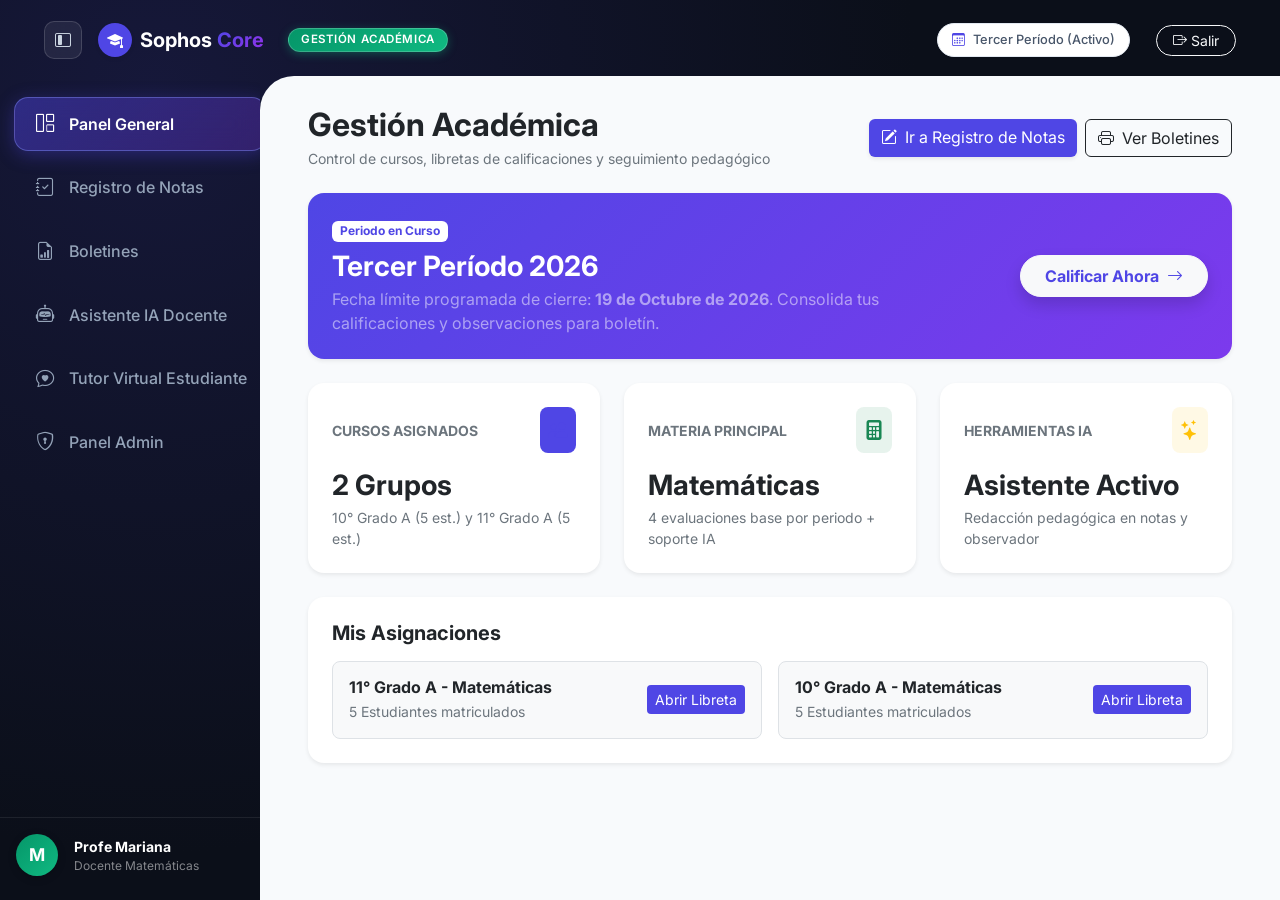
==== Views/m2-academico/index.html @ 83da2e13 "first commit" ====
<!DOCTYPE html>
<html lang="es">
<head>
    <meta charset="UTF-8">
    <meta name="viewport" content="width=device-width, initial-scale=1.0">
    <title>Sophos Core - Inicio Académico (Docente)</title>
    <!-- Favicon -->
    <link rel="icon" type="image/png" href="../../assets/img/favicon.png">
    <link rel="shortcut icon" href="../../favicon.ico">
    <!-- Bootstrap 5 CSS -->
    <link href="https://cdn.jsdelivr.net/npm/bootstrap@5.3.3/dist/css/bootstrap.min.css" rel="stylesheet">
    <!-- Bootstrap Icons -->
    <link rel="stylesheet" href="https://cdn.jsdelivr.net/npm/bootstrap-icons@1.11.3/font/bootstrap-icons.min.css">
    <!-- Google Fonts -->
    <link href="https://fonts.googleapis.com/css2?family=Inter:wght@400;500;600;700&display=swap" rel="stylesheet">
    <!-- Estilos personalizados -->
    <link rel="stylesheet" href="../../assets/css/style.css">
    <link rel="stylesheet" href="../../assets/css/modules.css">
</head>
<body class="dashboard-body role-docente">

    <header class="glass-header">
        <div class="container-fluid d-flex justify-content-between align-items-center">
            <div class="d-flex align-items-center gap-3">
                <button id="sidebarToggle" class="sidebar-toggle-btn" title="Ocultar/Mostrar Menú">
                    <i class="bi bi-layout-sidebar-inset"></i>
                </button>
                <a href="../../index.html" class="d-flex align-items-center gap-2 text-decoration-none">
                    <div class="d-flex align-items-center justify-content-center bg-indigo rounded-circle shadow-sm" style="width: 34px; height: 34px;">
                        <i class="bi bi-mortarboard-fill text-white fs-6"></i>
                    </div>
                    <span class="fw-bold fs-5 text-white tracking-tight">Sophos <span class="gradient-text">Core</span></span>
                </a>
                <span class="badge badge-role badge-role-docente ms-2">Gestión Académica</span>
            </div>
            <div class="top-icons">
                <div class="badge-date-pill d-flex align-items-center gap-2 me-3" id="periodHeaderBadge">
                    <i class="bi bi-calendar3 text-indigo"></i>
                    <span id="periodHeaderName">Periodo 3 Activo</span>
                </div>
                <a href="../m1-autenticacion/login.html" class="btn btn-sm btn-outline-light rounded-pill px-3">
                    <i class="bi bi-box-arrow-right"></i> Salir
                </a>
            </div>
        </div>
    </header>

    <div class="dashboard-layout d-flex">
        <!-- Sidebar -->
        <aside id="sidebar" class="sidebar py-3 d-flex flex-column justify-content-between">
            <ul class="nav flex-column mb-auto">
                <li class="nav-item">
                    <a class="nav-link active" href="inicio.html">
                        <i class="bi bi-grid-1x2"></i> <span class="nav-text">Panel General</span>
                    </a>
                </li>
                <li class="nav-item">
                    <a class="nav-link" href="notas.html">
                        <i class="bi bi-journal-check"></i> <span class="nav-text">Registro de Notas</span>
                    </a>
                </li>
                <li class="nav-item">
                    <a class="nav-link" href="boletin.html">
                        <i class="bi bi-file-earmark-bar-graph"></i> <span class="nav-text">Boletines</span>
                    </a>
                </li>
                <li class="nav-item">
                    <a class="nav-link" href="../m3-asistente-docente/nuevo-asistente.html">
                        <i class="bi bi-robot"></i> <span class="nav-text">Asistente IA Docente</span>
                    </a>
                </li>
                <li class="nav-item">
                    <a class="nav-link" href="../m4-tutor-academico/nuevo-tutor.html">
                        <i class="bi bi-chat-heart"></i> <span class="nav-text">Tutor Virtual Estudiante</span>
                    </a>
                </li>
                <li class="nav-item">
                    <a class="nav-link" href="../admin.html">
                        <i class="bi bi-shield-lock"></i> <span class="nav-text">Panel Admin</span>
                    </a>
                </li>
            </ul>

            <div class="sidebar-user-footer px-3 pt-3">
                <div class="d-flex align-items-center gap-3 mb-2 user-profile-box">
                    <div class="avatar-circle text-white fw-bold d-flex align-items-center justify-content-center rounded-circle flex-shrink-0" style="width: 42px; height: 42px; font-size: 1.1rem; background: linear-gradient(135deg, #059669, #10b981);">
                        M
                    </div>
                    <div class="user-details overflow-hidden">
                        <div class="fw-bold text-white small text-truncate">Profe Mariana</div>
                        <div class="text-white-50 text-truncate" style="font-size: 0.75rem;">Docente Matemáticas</div>
                    </div>
                </div>
            </div>
        </aside>

        <!-- Main Content -->
        <main class="panel-main">
            <div class="container-fluid">
                <div class="d-flex flex-wrap justify-content-between align-items-center mb-4 gap-3">
                    <div>
                        <h2 class="fw-bold mb-1 text-dark">Gestión Académica</h2>
                        <p class="text-secondary small mb-0">Control de cursos, libretas de calificaciones y seguimiento pedagógico</p>
                    </div>
                    <div class="d-flex gap-2">
                        <a href="notas.html" class="btn btn-indigo shadow-sm">
                            <i class="bi bi-pencil-square me-1"></i> Ir a Registro de Notas
                        </a>
                        <a href="boletin.html" class="btn btn-outline-dark">
                            <i class="bi bi-printer me-1"></i> Ver Boletines
                        </a>
                    </div>
                </div>

                <!-- Banner Periodo Actual -->
                <div class="card card-custom p-4 mb-4 border-0 shadow-sm" style="background: linear-gradient(135deg, #4f46e5 0%, #7c3aed 100%); color: white;">
                    <div class="row align-items-center">
                        <div class="col-md-8">
                            <span class="badge bg-white text-indigo fw-bold mb-2">Periodo en Curso</span>
                            <h3 class="fw-bold mb-1" id="bannerPeriodTitle">Tercer Período Académico 2026</h3>
                            <p class="mb-0 text-white-50" id="bannerPeriodSub">Fecha límite programada de cierre: <strong>19 de Octubre de 2026</strong>. Recuerda consolidar tus notas y observaciones cualitativas antes de la fecha límite.</p>
                        </div>
                        <div class="col-md-4 text-md-end mt-3 mt-md-0">
                            <a href="notas.html" class="btn btn-light text-indigo fw-bold px-4 py-2 rounded-pill shadow">
                                Calificar Ahora <i class="bi bi-arrow-right ms-1"></i>
                            </a>
                        </div>
                    </div>
                </div>

                <!-- Métricas Rápidas -->
                <div class="row g-4 mb-4">
                    <div class="col-md-4">
                        <div class="card card-custom p-4 h-100 shadow-sm border-0">
                            <div class="d-flex justify-content-between align-items-center mb-3">
                                <span class="text-secondary small fw-bold text-uppercase">Cursos Asignados</span>
                                <div class="bg-indigo bg-opacity-10 text-indigo rounded-3 p-2">
                                    <i class="bi bi-people-fill fs-5"></i>
                                </div>
                            </div>
                            <h3 class="fw-bold text-dark mb-1">2 Grupos</h3>
                            <div class="text-secondary small">10° Grado A (5 est.) y 11° Grado A (5 est.)</div>
                        </div>
                    </div>
                    <div class="col-md-4">
                        <div class="card card-custom p-4 h-100 shadow-sm border-0">
                            <div class="d-flex justify-content-between align-items-center mb-3">
                                <span class="text-secondary small fw-bold text-uppercase">Materia Principal</span>
                                <div class="bg-success bg-opacity-10 text-success rounded-3 p-2">
                                    <i class="bi bi-calculator-fill fs-5"></i>
                                </div>
                            </div>
                            <h3 class="fw-bold text-dark mb-1">Matemáticas</h3>
                            <div class="text-secondary small">4 evaluaciones base por periodo + soporte IA</div>
                        </div>
                    </div>
                    <div class="col-md-4">
                        <div class="card card-custom p-4 h-100 shadow-sm border-0">
                            <div class="d-flex justify-content-between align-items-center mb-3">
                                <span class="text-secondary small fw-bold text-uppercase">Herramientas IA</span>
                                <div class="bg-warning bg-opacity-10 text-warning rounded-3 p-2">
                                    <i class="bi bi-stars fs-5"></i>
                                </div>
                            </div>
                            <h3 class="fw-bold text-dark mb-1">Asistente Activo</h3>
                            <div class="text-secondary small">Redacción pedagógica en notas y observador</div>
                        </div>
                    </div>
                </div>

                <!-- Cursos y acceso rápido -->
                <div class="card card-custom border-0 shadow-sm p-4">
                    <h5 class="fw-bold text-dark mb-3">Mis Asignaciones</h5>
                    <div class="row g-3">
                        <div class="col-md-6">
                            <div class="border rounded-3 p-3 bg-light d-flex justify-content-between align-items-center">
                                <div>
                                    <h6 class="fw-bold text-dark mb-1">11° Grado A - Matemáticas</h6>
                                    <div class="text-secondary small">5 Estudiantes matriculados</div>
                                </div>
                                <a href="notas.html?curso=11A" class="btn btn-sm btn-indigo">Abrir Libreta</a>
                            </div>
                        </div>
                        <div class="col-md-6">
                            <div class="border rounded-3 p-3 bg-light d-flex justify-content-between align-items-center">
                                <div>
                                    <h6 class="fw-bold text-dark mb-1">10° Grado A - Matemáticas</h6>
                                    <div class="text-secondary small">5 Estudiantes matriculados</div>
                                </div>
                                <a href="notas.html?curso=10A" class="btn btn-sm btn-indigo">Abrir Libreta</a>
                            </div>
                        </div>
                    </div>
                </div>

            </div>
        </main>
    </div>

    <!-- Scripts -->
    <script src="https://cdn.jsdelivr.net/npm/bootstrap@5.3.3/dist/js/bootstrap.bundle.min.js"></script>
    <script src="../../assets/js/sophos-client-db.js"></script>
    <script src="../../assets/js/main.js"></script>
    <script>
        document.addEventListener('DOMContentLoaded', () => {
            const currentPeriod = SophosDB.getCurrentPeriod();
            if (currentPeriod) {
                document.getElementById('periodHeaderName').textContent = `${currentPeriod.name} (${currentPeriod.status === 'active' ? 'Activo' : 'Cerrado'})`;
                document.getElementById('bannerPeriodTitle').textContent = `${currentPeriod.name} 2026`;
                if (currentPeriod.id === 3) {
                    document.getElementById('bannerPeriodSub').innerHTML = `Fecha límite programada de cierre: <strong>19 de Octubre de 2026</strong>. Consolida tus calificaciones y observaciones para boletín.`;
                } else if (currentPeriod.id === 4) {
                    document.getElementById('bannerPeriodSub').innerHTML = `¡El <strong>Cuarto Período</strong> está activo! La libreta está lista con 4 columnas en blanco para el nuevo período.`;
                }
            }
        });
    </script>
</body>
</html>
---- assets/css/style.css ----
/* ==========================================================================
   ESTILOS PERSONALIZADOS (CSS VANILLA)
   ========================================================================== */

:root {
    --primary-color: #4f46e5; /* Indigo 600 */
    --primary-hover: #4338ca;
    --dark-color: #6366f1; /* Indigo 500 */
    --secondary-color: #6c757d;
    --bg-light: #f3f4f6;
    --text-color: #1f2937;
    --border-color: #e5e7eb;
}

body {
    min-height: 100vh;
    display: flex;
    flex-direction: column;
    background-color: var(--bg-light);
    color: var(--text-color);
    font-family: 'Inter', system-ui, -apple-system, sans-serif;
    overflow-x: hidden;
}

main {
    flex: 1;
}

/* Premium Animations & Utilities */
@keyframes float {
    0% { transform: translateY(0px); }
    50% { transform: translateY(-15px); }
    100% { transform: translateY(0px); }
}

@keyframes fadeUp {
    from { opacity: 0; transform: translateY(30px); }
    to { opacity: 1; transform: translateY(0); }
}

.animate-float {
    animation: float 6s ease-in-out infinite;
}

.animate-fade-up {
    animation: fadeUp 0.8s ease-out forwards;
}

.glass-card {
    background: rgba(255, 255, 255, 0.7);
    backdrop-filter: blur(16px);
    -webkit-backdrop-filter: blur(16px);
    border: 1px solid rgba(255, 255, 255, 0.4);
    box-shadow: 0 8px 32px 0 rgba(31, 38, 135, 0.1);
}

.gradient-text {
    background: linear-gradient(135deg, #4f46e5 0%, #9333ea 100%);
    -webkit-background-clip: text;
    -webkit-text-fill-color: transparent;
    background-clip: text;
}

/* ==========================================================================
   DASHBOARD UNIFIED GLASSMORPHISM LAYOUT
   ========================================================================== */

/* Body específico para Dashboard (Fondo mate con foco suave hacia la esquina superior izquierda) */
body.dashboard-body {
    background-color: #0b0f19;
    background-image: radial-gradient(circle at 12% 10%, rgba(79, 70, 229, 0.16) 0%, #0b0f19 55%);
    background-attachment: fixed;
    height: 100vh;
    max-height: 100vh;
    overflow: hidden;
    display: flex;
    flex-direction: column;
    margin: 0;
    padding: 0;
    color: #1f2937;
}

/* Header Transparente de Extremo a Extremo */
body.dashboard-body .glass-header {
    background: transparent !important;
    border: none !important;
    box-shadow: none !important;
    backdrop-filter: none !important;
    -webkit-backdrop-filter: none !important;
    height: 76px;
    padding: 18px 32px 14px 32px !important;
    display: flex;
    align-items: center;
    flex-shrink: 0;
    position: relative;
    z-index: 1050;
    width: 100%;
}

/* Contenedor principal que alberga sidebar y panel principal */
.dashboard-layout {
    flex: 1;
    height: calc(100vh - 76px);
    display: flex;
    overflow: hidden;
    position: relative;
    background: transparent !important;
    border: none !important;
}

/* Botón Toggle de Sidebar con efecto Glassmorphism */
.sidebar-toggle-btn {
    background: rgba(255, 255, 255, 0.07);
    border: 1px solid rgba(255, 255, 255, 0.15);
    color: #cbd5e1;
    width: 38px;
    height: 38px;
    border-radius: 10px;
    display: inline-flex;
    align-items: center;
    justify-content: center;
    cursor: pointer;
    backdrop-filter: blur(10px);
    transition: all 0.25s ease;
}

.sidebar-toggle-btn:hover {
    background: rgba(79, 70, 229, 0.3);
    border-color: rgba(99, 102, 241, 0.5);
    color: #ffffff;
    transform: scale(1.05);
    box-shadow: 0 0 15px rgba(79, 70, 229, 0.35);
}

.sidebar-toggle-btn:hover {
    background: rgba(79, 70, 229, 0.3);
    border-color: rgba(99, 102, 241, 0.5);
    color: #ffffff;
    transform: scale(1.05);
    box-shadow: 0 0 15px rgba(79, 70, 229, 0.35);
}

/* Role Badges */
.badge-role {
    font-size: 0.72rem;
    font-weight: 600;
    text-transform: uppercase;
    letter-spacing: 0.05em;
    padding: 0.35rem 0.75rem;
    border-radius: 9999px;
    border: 1px solid rgba(255, 255, 255, 0.2);
}
.badge-role-admin {
    background: linear-gradient(135deg, #4f46e5, #7c3aed);
    color: white;
    box-shadow: 0 2px 10px rgba(79, 70, 229, 0.35);
}
.badge-role-docente {
    background: linear-gradient(135deg, #059669, #10b981);
    color: white;
    box-shadow: 0 2px 10px rgba(16, 185, 129, 0.35);
}
.badge-role-estudiante {
    background: linear-gradient(135deg, #0284c7, #06b6d4);
    color: white;
    box-shadow: 0 2px 10px rgba(6, 182, 212, 0.35);
}

.text-indigo { color: var(--primary-color) !important; }
.bg-indigo { background-color: var(--primary-color) !important; }
.btn-indigo {
    background-color: var(--primary-color);
    color: white;
    border: none;
    transition: all 0.3s ease;
}
.btn-indigo:hover {
    background-color: var(--primary-hover);
    color: white;
    transform: translateY(-2px);
    box-shadow: 0 4px 6px -1px rgba(79, 70, 229, 0.4);
}

/* Sidebar Transparente Unificado (Fluye directamente con el fondo del body) */
body.dashboard-body .sidebar {
    width: 260px;
    min-width: 260px;
    max-width: 260px;
    background: transparent !important;
    border: none !important;
    box-shadow: none !important;
    backdrop-filter: none !important;
    -webkit-backdrop-filter: none !important;
    height: 100%;
    position: relative;
    top: 0;
    overflow-y: auto;
    overflow-x: hidden;
    transition: width 0.3s cubic-bezier(0.4, 0, 0.2, 1), 
                min-width 0.3s cubic-bezier(0.4, 0, 0.2, 1), 
                max-width 0.3s cubic-bezier(0.4, 0, 0.2, 1);
    z-index: 20;
    padding-top: 6px;
}

body.dashboard-body .sidebar .nav-link {
    color: #94a3b8;
    padding: 12px 18px;
    border-radius: 14px;
    margin: 5px 14px;
    transition: all 0.25s ease;
    font-weight: 500;
    display: flex;
    align-items: center;
    gap: 12px;
    border: 1px solid transparent;
    white-space: nowrap;
}

body.dashboard-body .sidebar .nav-link:hover {
    background: rgba(255, 255, 255, 0.07);
    color: #ffffff;
    border-color: rgba(255, 255, 255, 0.12);
    backdrop-filter: blur(10px);
}

body.dashboard-body .sidebar .nav-link.active {
    background: linear-gradient(135deg, rgba(79, 70, 229, 0.45), rgba(124, 58, 237, 0.3));
    color: #ffffff;
    border-color: rgba(129, 140, 248, 0.45);
    box-shadow: 0 4px 18px rgba(79, 70, 229, 0.35);
    backdrop-filter: blur(12px);
    font-weight: 600;
}

body.dashboard-body .sidebar .nav-link i {
    width: 24px;
    font-size: 1.15rem;
    text-align: center;
    flex-shrink: 0;
    transition: transform 0.2s ease;
}

body.dashboard-body .sidebar .nav-link:hover i {
    transform: scale(1.1);
}

body.dashboard-body .sidebar .nav-text {
    transition: opacity 0.2s ease, transform 0.2s ease;
}

/* Estado Colapsado / Comprimido (Solo Íconos) */
body.dashboard-body .sidebar.collapsed {
    width: 78px;
    min-width: 78px;
    max-width: 78px;
}

body.dashboard-body .sidebar.collapsed .nav-link {
    justify-content: center;
    padding: 12px 0;
    margin: 6px 10px;
}

body.dashboard-body .sidebar.collapsed .nav-link i {
    margin: 0 !important;
    font-size: 1.3rem;
}

body.dashboard-body .sidebar.collapsed .nav-text {
    display: none !important;
    opacity: 0;
}

/* Sidebar User Footer (Al final del panel lateral) */
.sidebar-user-footer {
    border-top: 1px solid rgba(255, 255, 255, 0.08);
    transition: all 0.3s ease;
}

.sidebar.collapsed .sidebar-user-footer {
    padding-left: 8px !important;
    padding-right: 8px !important;
    display: flex;
    flex-direction: column;
    align-items: center;
}

.sidebar.collapsed .user-profile-box {
    justify-content: center;
    margin-bottom: 12px !important;
}

.sidebar.collapsed .user-details {
    display: none !important;
}

.sidebar.collapsed .btn-logout {
    justify-content: center;
    padding: 10px 0 !important;
    width: 100%;
}

.sidebar.collapsed .btn-logout .nav-text {
    display: none !important;
}

.btn-logout {
    color: #ef4444 !important;
    transition: all 0.2s ease;
    border-radius: 10px;
    display: flex;
    align-items: center;
    gap: 10px;
}

.btn-logout:hover {
    background: rgba(239, 68, 68, 0.12);
    color: #f87171 !important;
}

.avatar-circle {
    box-shadow: 0 2px 8px rgba(0, 0, 0, 0.2);
}

/* Main content para paneles (Con esquina curva de continuidad PERMANENTE) */
body.dashboard-body .panel-main {
    flex: 1;
    min-width: 0;
    background-color: #f8fafc;
    border-top-left-radius: 34px; /* Esquina curva permanente que nunca se achata */
    border: none !important; /* Cero bordes que creen líneas divisorias */
    box-shadow: none !important; /* Cero sombras proyectadas hacia arriba o izquierda */
    height: 100%;
    max-height: 100%;
    padding: 30px 36px 40px 36px;
    overflow-y: auto; /* El scroll ocurre aquí dentro, la esquina jamás sube a 90° */
    overflow-x: hidden;
    position: relative;
    z-index: 10;
    transition: all 0.3s cubic-bezier(0.4, 0, 0.2, 1);
}

/* ==========================================================================
   ROLE-ADAPTIVE OVERFLOW & SCROLLBARS (ARQUITECTURA DE DISEÑO PREMIUM)
   ========================================================================== */

/* Variables de color de overflow según el perfil de usuario */
body.dashboard-body {
    --role-scroll-thumb: rgba(99, 102, 241, 0.35);
    --role-scroll-thumb-hover: #4f46e5;
    --role-scroll-gradient: linear-gradient(180deg, #4f46e5 0%, #7c3aed 100%);
    --role-scroll-glow: rgba(79, 70, 229, 0.3);
}

body.dashboard-body.role-admin,
body.dashboard-body:not(.role-docente):not(.role-estudiante) {
    --role-scroll-thumb: rgba(99, 102, 241, 0.35);
    --role-scroll-thumb-hover: #4f46e5;
    --role-scroll-gradient: linear-gradient(180deg, #4f46e5 0%, #7c3aed 100%);
    --role-scroll-glow: rgba(79, 70, 229, 0.3);
}

body.dashboard-body.role-docente {
    --role-scroll-thumb: rgba(16, 185, 129, 0.38);
    --role-scroll-thumb-hover: #059669;
    --role-scroll-gradient: linear-gradient(180deg, #059669 0%, #10b981 100%);
    --role-scroll-glow: rgba(16, 185, 129, 0.3);
}

body.dashboard-body.role-estudiante {
    --role-scroll-thumb: rgba(2, 132, 199, 0.38);
    --role-scroll-thumb-hover: #0284c7;
    --role-scroll-gradient: linear-gradient(180deg, #0284c7 0%, #06b6d4 100%);
    --role-scroll-glow: rgba(2, 132, 199, 0.3);
}

/* Scrollbar principal para panel-main (Cross-browser y Webkit) */
body.dashboard-body .panel-main {
    scrollbar-width: thin;
    scrollbar-color: var(--role-scroll-thumb) transparent;
    scroll-behavior: smooth;
    overscroll-behavior-y: contain;
}

body.dashboard-body .panel-main::-webkit-scrollbar {
    width: 8px;
    height: 8px;
}

body.dashboard-body .panel-main::-webkit-scrollbar-track {
    background: transparent;
    margin-top: 16px; /* Inset estético para respetar la curvatura superior de 34px */
    margin-bottom: 16px;
}

body.dashboard-body .panel-main::-webkit-scrollbar-thumb {
    background-color: var(--role-scroll-thumb);
    border-radius: 9999px;
    border: 2px solid transparent;
    background-clip: padding-box;
    transition: background 0.25s ease, box-shadow 0.25s ease;
}

body.dashboard-body .panel-main::-webkit-scrollbar-thumb:hover {
    background-image: var(--role-scroll-gradient);
    background-color: var(--role-scroll-thumb-hover);
    border: 1px solid transparent;
    box-shadow: 0 0 10px var(--role-scroll-glow);
}

/* Scrollbars para contenedores internos y sidebar */
body.dashboard-body .sidebar {
    scrollbar-width: thin;
    scrollbar-color: rgba(255, 255, 255, 0.12) transparent;
}

body.dashboard-body .sidebar::-webkit-scrollbar {
    width: 5px;
}

body.dashboard-body .sidebar::-webkit-scrollbar-track {
    background: transparent;
}

body.dashboard-body .sidebar::-webkit-scrollbar-thumb {
    background-color: rgba(255, 255, 255, 0.12);
    border-radius: 9999px;
}

body.dashboard-body .sidebar::-webkit-scrollbar-thumb:hover {
    background-color: rgba(255, 255, 255, 0.25);
}

.overflow-y-auto,
.scroll-y {
    scrollbar-width: thin;
    scrollbar-color: var(--role-scroll-thumb) transparent;
}

.overflow-y-auto::-webkit-scrollbar,
.scroll-y::-webkit-scrollbar {
    width: 6px;
}

.overflow-y-auto::-webkit-scrollbar-track,
.scroll-y::-webkit-scrollbar-track {
    background: transparent;
    margin: 6px 0;
}

.overflow-y-auto::-webkit-scrollbar-thumb,
.scroll-y::-webkit-scrollbar-thumb {
    background-color: var(--role-scroll-thumb);
    border-radius: 9999px;
    border: 1px solid transparent;
    background-clip: padding-box;
    transition: background-color 0.2s ease;
}

.overflow-y-auto::-webkit-scrollbar-thumb:hover,
.scroll-y::-webkit-scrollbar-thumb:hover {
    background-color: var(--role-scroll-thumb-hover);
}

.card-custom {
    background: white;
    border: 1px solid var(--border-color);
    border-radius: 14px;
    box-shadow: 0 2px 4px rgba(0,0,0,0.02), 0 1px 2px rgba(0,0,0,0.03);
    transition: transform 0.2s, box-shadow 0.2s;
}

.card-custom:hover {
    box-shadow: 0 10px 15px -3px rgba(0, 0, 0, 0.05), 0 4px 6px -2px rgba(0, 0, 0, 0.025);
}

/* Utilities */
.h-100-custom { height: 100%; }
.scroll-y { overflow-y: auto; }

/* Avatares e Iconos */
.avatar-sm {
    width: 32px;
    height: 32px;
    border-radius: 50%;
    object-fit: cover;
}

/* ==========================================================================
   TOP ACTIONS & ICONS (ESTILO MODERNO PREMIUM)
   ========================================================================== */

.top-icons {
    display: flex;
    align-items: center;
    gap: 10px;
}

.icon-btn {
    position: relative;
    width: 38px;
    height: 38px;
    border-radius: 10px;
    display: inline-flex;
    align-items: center;
    justify-content: center;
    background: rgba(255, 255, 255, 0.05);
    border: 1px solid rgba(255, 255, 255, 0.1);
    color: #94a3b8;
    cursor: pointer;
    backdrop-filter: blur(10px);
    -webkit-backdrop-filter: blur(10px);
    transition: all 0.25s cubic-bezier(0.4, 0, 0.2, 1);
    outline: none;
    padding: 0;
}

.icon-btn i {
    font-size: 1.15rem;
    transition: transform 0.2s ease, color 0.2s ease;
}

.icon-btn:hover {
    background: rgba(255, 255, 255, 0.1);
    border-color: rgba(99, 102, 241, 0.4);
    color: #ffffff;
    transform: translateY(-2px);
    box-shadow: 0 4px 15px rgba(0, 0, 0, 0.25), 0 0 12px rgba(79, 70, 229, 0.25);
}

.icon-btn:hover i {
    transform: scale(1.08);
    color: #a5b4fc;
}

.icon-btn:active {
    transform: translateY(0);
}

/* Badge dot con resplandor elegante */
.badge-dot {
    position: absolute;
    top: 7px;
    right: 7px;
    width: 8px;
    height: 8px;
    background: linear-gradient(135deg, #ef4444, #f43f5e);
    border-radius: 50%;
    box-shadow: 0 0 8px rgba(239, 68, 68, 0.85);
    border: 1.5px solid #0b0f19;
}

/* Secciones ocultas para SPA */
.spa-section {
    display: none;
    animation: fadeIn 0.3s ease;
}
.spa-section.active {
    display: block;
}

@keyframes fadeIn {
    from { opacity: 0; transform: translateY(10px); }
    to { opacity: 1; transform: translateY(0); }
}

.under-construction-card {
    text-align: center;
    padding: 60px 20px;
    background: linear-gradient(135deg, #f9fafb 0%, #f3f4f6 100%);
    border-radius: 16px;
    border: 1px dashed var(--secondary-color);
}
.under-construction-icon {
    font-size: 48px;
    color: var(--secondary-color);
    margin-bottom: 16px;
}

/* Responsive adjustments */
@media (max-width: 768px) {
    .panel-main {
        border-top-left-radius: 20px;
        padding: 20px 16px;
    }
    .sidebar {
        width: 78px !important;
        min-width: 78px !important;
        max-width: 78px !important;
    }
    .sidebar .nav-link {
        justify-content: center;
        padding: 12px 0;
        margin: 6px 10px;
    }
    .sidebar .nav-link i {
        margin: 0 !important;
        font-size: 1.3rem;
    }
    .sidebar .nav-text {
        display: none !important;
    }
}

/* ==========================================================================
   PREMIUM DASHBOARD MAIN SECTION STYLES
   ========================================================================== */

/* Modern Card Custom */
.card-custom {
    background: #ffffff;
    border: 1px solid rgba(226, 232, 240, 0.85);
    border-radius: 16px;
    box-shadow: 0 1px 3px rgba(15, 23, 42, 0.03), 0 4px 12px -2px rgba(15, 23, 42, 0.02);
    transition: transform 0.2s ease, box-shadow 0.2s ease, border-color 0.2s ease;
}

.card-custom:hover {
    box-shadow: 0 10px 25px -4px rgba(15, 23, 42, 0.06), 0 4px 10px -2px rgba(15, 23, 42, 0.03);
}

.card-custom .card-header {
    background: #ffffff;
    border-bottom: 1px solid #f1f5f9;
    padding: 1.1rem 1.35rem;
    border-top-left-radius: 16px !important;
    border-top-right-radius: 16px !important;
}

/* KPI Stat Cards */
.kpi-card {
    background: #ffffff;
    border: 1px solid rgba(226, 232, 240, 0.85);
    border-radius: 16px;
    padding: 1.25rem 1.35rem;
    box-shadow: 0 1px 3px rgba(15, 23, 42, 0.03), 0 4px 10px -2px rgba(15, 23, 42, 0.02);
    transition: all 0.25s cubic-bezier(0.4, 0, 0.2, 1);
    position: relative;
    overflow: hidden;
    height: 100%;
    display: flex;
    flex-direction: column;
    justify-content: space-between;
}

.kpi-card:hover {
    transform: translateY(-3px);
    box-shadow: 0 12px 24px -4px rgba(15, 23, 42, 0.08), 0 4px 8px -2px rgba(15, 23, 42, 0.03);
    border-color: rgba(203, 213, 225, 0.9);
}

/* Accent light strip at top of card */
.kpi-card::before {
    content: '';
    position: absolute;
    top: 0;
    left: 0;
    right: 0;
    height: 3px;
    opacity: 0;
    transition: opacity 0.25s ease;
}

.kpi-card:hover::before {
    opacity: 1;
}

.kpi-card.kpi-indigo::before { background: linear-gradient(90deg, #4f46e5, #818cf8); }
.kpi-card.kpi-emerald::before { background: linear-gradient(90deg, #059669, #34d399); }
.kpi-card.kpi-amber::before { background: linear-gradient(90deg, #d97706, #fbbf24); }
.kpi-card.kpi-sky::before { background: linear-gradient(90deg, #0284c7, #38bdf8); }

/* Soft Icon Containers */
.icon-shape {
    width: 44px;
    height: 44px;
    border-radius: 12px;
    display: inline-flex;
    align-items: center;
    justify-content: center;
    font-size: 1.25rem;
    flex-shrink: 0;
}

.icon-shape-indigo {
    background: rgba(79, 70, 229, 0.1);
    color: #4f46e5;
}

.icon-shape-emerald {
    background: rgba(16, 185, 129, 0.12);
    color: #059669;
}

.icon-shape-amber {
    background: rgba(245, 158, 11, 0.12);
    color: #d97706;
}

.icon-shape-sky {
    background: rgba(2, 132, 199, 0.12);
    color: #0284c7;
}

/* Trend Badges */
.trend-badge {
    font-size: 0.72rem;
    font-weight: 600;
    padding: 3px 8px;
    border-radius: 9999px;
    display: inline-flex;
    align-items: center;
    gap: 4px;
    line-height: 1.3;
}

.trend-badge.positive {
    background: #ecfdf5;
    color: #059669;
    border: 1px solid rgba(16, 185, 129, 0.2);
}

.trend-badge.negative {
    background: #fef2f2;
    color: #dc2626;
    border: 1px solid rgba(239, 68, 68, 0.2);
}

.trend-badge.neutral {
    background: #f1f5f9;
    color: #475569;
    border: 1px solid rgba(100, 116, 139, 0.2);
}

.trend-badge.primary {
    background: #eef2ff;
    color: #4f46e5;
    border: 1px solid rgba(79, 70, 229, 0.2);
}

/* Header Buttons and Badges */
.badge-date-pill {
    background: #ffffff;
    border: 1px solid #e2e8f0;
    color: #475569;
    font-weight: 500;
    font-size: 0.8rem;
    padding: 6px 14px;
    border-radius: 9999px;
    box-shadow: 0 1px 2px rgba(0, 0, 0, 0.03);
}

.btn-action-light {
    background: #ffffff;
    border: 1px solid #e2e8f0;
    color: #334155;
    font-size: 0.82rem;
    font-weight: 500;
    padding: 6px 14px;
    border-radius: 9999px;
    transition: all 0.2s ease;
    display: inline-flex;
    align-items: center;
    gap: 6px;
    box-shadow: 0 1px 2px rgba(0, 0, 0, 0.03);
    text-decoration: none;
    cursor: pointer;
}

.btn-action-light:hover {
    background: #f8fafc;
    border-color: #cbd5e1;
    color: #0f172a;
    transform: translateY(-1px);
    box-shadow: 0 3px 6px rgba(0, 0, 0, 0.05);
}

/* Modern Clean Table */
.table-custom {
    margin-bottom: 0;
    border-collapse: separate;
    border-spacing: 0;
}

.table-custom th {
    font-size: 0.72rem;
    text-transform: uppercase;
    letter-spacing: 0.06em;
    font-weight: 600;
    color: #64748b;
    background-color: #f8fafc;
    border-bottom: 1px solid #e2e8f0;
    padding: 0.8rem 1.1rem;
}

.table-custom td {
    padding: 0.95rem 1.1rem;
    vertical-align: middle;
    border-bottom: 1px solid #f1f5f9;
    color: #1e293b;
    font-size: 0.875rem;
}

.table-custom tr:last-child td {
    border-bottom: none;
}

.table-custom tbody tr {
    transition: background-color 0.15s ease;
}

.table-custom tbody tr:hover {
    background-color: rgba(248, 250, 252, 0.85);
}

/* Student Avatar */
.student-avatar {
    width: 36px;
    height: 36px;
    border-radius: 10px;
    display: flex;
    align-items: center;
    justify-content: center;
    font-size: 0.78rem;
    font-weight: 700;
    color: white;
    flex-shrink: 0;
    box-shadow: 0 2px 5px rgba(0, 0, 0, 0.08);
}

/* Progress bar in table */
.grade-progress-wrap {
    min-width: 110px;
}

.grade-progress-track {
    height: 6px;
    border-radius: 9999px;
    background: #e2e8f0;
    overflow: hidden;
    margin-top: 5px;
}

.grade-progress-bar {
    height: 100%;
    border-radius: 9999px;
    transition: width 0.6s ease;
}

/* Soft Badges */
.badge-soft {
    display: inline-flex;
    align-items: center;
    gap: 6px;
    font-weight: 600;
    font-size: 0.74rem;
    padding: 4px 10px;
    border-radius: 9999px;
}

.badge-soft-success {
    background: #ecfdf5;
    color: #059669;
    border: 1px solid rgba(16, 185, 129, 0.25);
}

.badge-soft-warning {
    background: #fffbeb;
    color: #b45309;
    border: 1px solid rgba(245, 158, 11, 0.25);
}

.badge-soft-danger {
    background: #fef2f2;
    color: #dc2626;
    border: 1px solid rgba(239, 68, 68, 0.25);
}

.badge-soft-primary {
    background: #eef2ff;
    color: #4338ca;
    border: 1px solid rgba(79, 70, 229, 0.25);
}

.badge-soft .status-dot {
    width: 6px;
    height: 6px;
    border-radius: 50%;
    background-color: currentColor;
}

/* AI Monitor Widget */
.pulse-dot-ai {
    width: 8px;
    height: 8px;
    border-radius: 50%;
    background: #4f46e5;
    display: inline-block;
    animation: pulseAiGlow 2s infinite;
}

@keyframes pulseAiGlow {
    0% { box-shadow: 0 0 0 0 rgba(79, 70, 229, 0.6); }
    70% { box-shadow: 0 0 0 8px rgba(79, 70, 229, 0); }
    100% { box-shadow: 0 0 0 0 rgba(79, 70, 229, 0); }
}

.ai-item-card {
    background: #ffffff;
    border: 1px solid #f1f5f9;
    border-radius: 12px;
    padding: 12px 14px;
    margin-bottom: 10px;
    transition: all 0.2s cubic-bezier(0.4, 0, 0.2, 1);
}

.ai-item-card:hover {
    background: #f8fafc;
    border-color: #e2e8f0;
    transform: translateX(3px);
    box-shadow: 0 4px 12px rgba(15, 23, 42, 0.04);
}

.ai-item-card:last-child {
    margin-bottom: 0;
}

.ai-icon-box {
    width: 36px;
    height: 36px;
    border-radius: 10px;
    display: flex;
    align-items: center;
    justify-content: center;
    flex-shrink: 0;
    font-size: 1.05rem;
}
---- assets/css/modules.css ----
/* ==========================================================================
   SOPHOSCORE - ESTILOS PARA MÓDULOS (modules.css)
   ========================================================================== */

/* --- Tooltip interactivo con IA (Módulo 3) --- */
.ai-tooltip-popover {
    position: fixed;
    z-index: 10050;
    width: 330px;
    max-width: calc(100vw - 32px);
    background: #ffffff;
    border: 1px solid #e0e7ff;
    border-radius: 12px;
    box-shadow: 0 12px 28px -5px rgba(79, 70, 229, 0.25), 0 8px 12px -6px rgba(79, 70, 229, 0.15);
    padding: 14px 16px;
    font-size: 0.85rem;
    animation: popIn 0.2s cubic-bezier(0.16, 1, 0.3, 1);
}

.ai-tooltip-popover::before {
    content: '';
    position: absolute;
    width: 12px;
    height: 12px;
    background: #ffffff;
    border: 1px solid #e0e7ff;
    transform: rotate(45deg);
}

.ai-tooltip-popover.arrow-bottom::before,
.ai-tooltip-popover:not(.arrow-top)::before {
    bottom: -6px;
    border-top: none;
    border-left: none;
    left: var(--arrow-x, 85%);
}

.ai-tooltip-popover.arrow-top::before {
    top: -6px;
    border-bottom: none;
    border-right: none;
    left: var(--arrow-x, 85%);
}

@keyframes popIn {
    from { opacity: 0; transform: translateY(6px) scale(0.97); }
    to { opacity: 1; transform: translateY(0) scale(1); }
}

.ai-sparkle-btn {
    background: linear-gradient(135deg, #6366f1, #8b5cf6);
    color: white;
    border: none;
    border-radius: 8px;
    padding: 4px 8px;
    font-size: 0.8rem;
    font-weight: 600;
    display: inline-flex;
    align-items: center;
    gap: 4px;
    transition: all 0.2s ease;
    cursor: pointer;
}

.ai-sparkle-btn:hover {
    transform: translateY(-1px);
    box-shadow: 0 4px 12px rgba(99, 102, 241, 0.35);
    color: #fff;
}

/* Botón Insignia IA (Badge Pill Premium) */
.ai-insignia-btn {
    background: linear-gradient(135deg, #4f46e5 0%, #7c3aed 100%);
    color: #ffffff;
    border: 1px solid rgba(255, 255, 255, 0.2);
    border-radius: 9999px;
    padding: 3px 10px;
    font-size: 0.78rem;
    font-weight: 700;
    display: inline-flex;
    align-items: center;
    gap: 5px;
    transition: all 0.2s cubic-bezier(0.16, 1, 0.3, 1);
    cursor: pointer;
    box-shadow: 0 2px 6px rgba(79, 70, 229, 0.25);
    line-height: 1.2;
}

.ai-insignia-btn:hover {
    background: linear-gradient(135deg, #4338ca 0%, #6d28d9 100%);
    transform: translateY(-1px);
    box-shadow: 0 4px 12px rgba(79, 70, 229, 0.4);
    color: #ffffff;
}

.ai-insignia-btn:active {
    transform: translateY(0);
}

.ai-insignia-btn:disabled {
    opacity: 0.65;
    cursor: not-allowed;
    transform: none;
    box-shadow: none;
}

.ai-tooltip-popover-wide {
    width: 480px;
    max-width: calc(100vw - 32px);
}

.ai-action-btn-accept {
    background-color: #10b981;
    color: white;
    border: none;
    border-radius: 6px;
    padding: 4px 10px;
    font-size: 0.78rem;
    font-weight: 600;
    display: inline-flex;
    align-items: center;
    gap: 4px;
    transition: background 0.15s ease;
}

.ai-action-btn-accept:hover {
    background-color: #059669;
    color: white;
}

.ai-action-btn-reject {
    background-color: #ef4444;
    color: white;
    border: none;
    border-radius: 6px;
    padding: 4px 10px;
    font-size: 0.78rem;
    font-weight: 600;
    display: inline-flex;
    align-items: center;
    gap: 4px;
    transition: background 0.15s ease;
}

.ai-action-btn-reject:hover {
    background-color: #dc2626;
    color: white;
}

/* --- Tabla de Calificaciones (Módulo 2) --- */
.table-gradebook th {
    background-color: #f8fafc;
    color: #475569;
    font-weight: 600;
    font-size: 0.82rem;
    text-transform: uppercase;
    letter-spacing: 0.03em;
    vertical-align: middle;
    border-bottom: 2px solid #e2e8f0;
}

.table-gradebook td {
    vertical-align: middle;
    padding: 8px 10px;
    border-bottom: 1px solid #f1f5f9;
}

.grade-input {
    width: 64px;
    text-align: center;
    font-weight: 600;
    border-radius: 6px;
    border: 1px solid #cbd5e1;
    padding: 4px 6px;
    transition: all 0.2s ease;
}

.grade-input:focus {
    border-color: #6366f1;
    box-shadow: 0 0 0 3px rgba(99, 102, 241, 0.15);
    outline: none;
}

.grade-input.grade-high {
    color: #059669;
    background-color: #ecfdf5;
}

.grade-input.grade-mid {
    color: #d97706;
    background-color: #fffbeb;
}

.grade-input.grade-low {
    color: #dc2626;
    background-color: #fef2f2;
}

.average-badge {
    min-width: 44px;
    padding: 6px 10px;
    border-radius: 8px;
    font-weight: 700;
    font-size: 0.9rem;
    display: inline-block;
    text-align: center;
}

.average-badge.avg-high {
    background: #dcfce7;
    color: #15803d;
}

.average-badge.avg-mid {
    background: #fef3c7;
    color: #b45309;
}

.average-badge.avg-low {
    background: #fee2e2;
    color: #b91c1c;
}

.observation-input-group {
    position: relative;
    display: flex;
    align-items: center;
    gap: 6px;
}

.observation-input {
    font-size: 0.83rem;
    border-radius: 6px;
    border: 1px solid #cbd5e1;
    padding: 5px 8px;
    flex-grow: 1;
    min-width: 220px;
}

/* --- Chat de Tutor Virtual (Módulo 4) --- */
.chat-container {
    height: 480px;
    display: flex;
    flex-direction: column;
    background: #ffffff;
    border-radius: 14px;
    overflow: hidden;
    border: 1px solid #e2e8f0;
}

.chat-messages {
    flex-grow: 1;
    overflow-y: auto;
    padding: 16px;
    display: flex;
    flex-direction: column;
    gap: 12px;
    background: #f8fafc;
}

.chat-bubble-ai {
    align-self: flex-start;
    max-width: 82%;
    background: #ffffff;
    border: 1px solid #e2e8f0;
    border-radius: 12px 12px 12px 2px;
    padding: 12px 16px;
    box-shadow: 0 2px 6px rgba(0, 0, 0, 0.04);
}

.chat-bubble-user {
    align-self: flex-end;
    max-width: 82%;
    background: linear-gradient(135deg, #4f46e5, #6366f1);
    color: #ffffff;
    border-radius: 12px 12px 2px 12px;
    padding: 12px 16px;
    box-shadow: 0 4px 12px rgba(79, 70, 229, 0.2);
}

.yt-card {
    background: #ffffff;
    border: 1px solid #e2e8f0;
    border-radius: 10px;
    overflow: hidden;
    margin-top: 10px;
    transition: transform 0.2s ease, box-shadow 0.2s ease;
}

.yt-card:hover {
    transform: translateY(-2px);
    box-shadow: 0 6px 16px rgba(0, 0, 0, 0.08);
}

.yt-card-thumb {
    height: 110px;
    background: #0f172a;
    display: flex;
    align-items: center;
    justify-content: center;
    position: relative;
    color: #ff0000;
}

.yt-play-icon {
    font-size: 2.5rem;
    transition: transform 0.2s;
}

.yt-card:hover .yt-play-icon {
    transform: scale(1.15);
}

/* ==========================================================================
   SELECTOR DE PERÍODOS POR BOTONES (Módulo 2 - Registro de Notas)
   ========================================================================== */
.period-buttons-container {
    display: flex;
    flex-wrap: wrap;
    gap: 6px;
    background: #f1f5f9;
    padding: 4px;
    border-radius: 12px;
}

.period-pill-btn {
    flex: 1;
    min-width: 105px;
    padding: 7px 10px;
    border-radius: 9px;
    border: 1px solid transparent;
    background: transparent;
    color: #475569;
    font-size: 0.82rem;
    font-weight: 600;
    display: flex;
    flex-direction: column;
    align-items: center;
    justify-content: center;
    gap: 3px;
    cursor: pointer;
    transition: all 0.2s cubic-bezier(0.16, 1, 0.3, 1);
    position: relative;
    user-select: none;
}

.period-pill-btn:hover:not(:disabled) {
    background: #ffffff;
    color: #1e293b;
    box-shadow: 0 2px 6px rgba(0, 0, 0, 0.05);
}

/* Período seleccionado activo (Editable) */
.period-pill-btn.selected-active {
    background: #4f46e5 !important;
    color: #ffffff !important;
    box-shadow: 0 4px 12px rgba(79, 70, 229, 0.3) !important;
    border-color: #4338ca !important;
}

.period-pill-btn.selected-active .period-pill-badge {
    background: #10b981 !important;
    color: #ffffff !important;
}

/* Período seleccionado cerrado (Solo visualización) */
.period-pill-btn.selected-closed {
    background: #334155 !important;
    color: #ffffff !important;
    box-shadow: 0 4px 10px rgba(51, 65, 85, 0.25) !important;
    border-color: #1e293b !important;
}

.period-pill-btn.selected-closed .period-pill-badge {
    background: #f59e0b !important;
    color: #ffffff !important;
}

/* Período cerrado no seleccionado */
.period-pill-btn.period-closed:not(.selected-closed):not(.selected-active) {
    color: #64748b;
}

/* Período inaccesible / futuro */
.period-pill-btn:disabled,
.period-pill-btn.period-locked {
    opacity: 0.45;
    cursor: not-allowed !important;
    background: transparent !important;
    color: #94a3b8 !important;
    border: 1px dashed #cbd5e1 !important;
    box-shadow: none !important;
}

.period-pill-badge {
    font-size: 0.65rem;
    font-weight: 700;
    text-transform: uppercase;
    letter-spacing: 0.03em;
    padding: 2px 6px;
    border-radius: 999px;
    background: #e2e8f0;
    color: #475569;
    display: inline-flex;
    align-items: center;
    gap: 3px;
    transition: all 0.2s ease;
}

.period-pill-badge.badge-active-live {
    background: #dcfce7;
    color: #15803d;
}

.period-pill-badge.badge-closed {
    background: #e2e8f0;
    color: #64748b;
}

.period-pill-badge.badge-locked {
    background: #f1f5f9;
    color: #94a3b8;
}

/* Estilos de modo solo visualización en la tabla */
.grade-table-readonly .grade-input {
    background-color: #f8fafc !important;
    color: #475569 !important;
    cursor: not-allowed;
    border-color: #e2e8f0 !important;
}

.grade-table-readonly .observation-input {
    background-color: #f8fafc !important;
    color: #475569 !important;
    cursor: not-allowed;
}

.grade-table-readonly .ai-sparkle-btn {
    opacity: 0.4;
    cursor: not-allowed;
    pointer-events: none;
}

/* ==========================================================================
   TÍTULOS INTERACTIVOS DE REGISTRO ACADÉMICO (NOTAS | ASISTENCIA)
   ========================================================================== */
.academic-header-switcher {
    cursor: default;
    display: inline-flex;
    align-items: baseline;
    gap: 0.85rem;
}

.academic-switcher-title {
    display: inline-block;
    transition: all 0.28s cubic-bezier(0.16, 1, 0.3, 1);
    user-select: none;
    line-height: 1.15;
    margin: 0;
}

.academic-switcher-title.active-title {
    font-size: 1.85rem;
    font-weight: 800;
    color: #0f172a; /* Slate 900 */
    cursor: default;
    transform: scale(1);
    opacity: 1;
}

.academic-switcher-title.inactive-title {
    font-size: 1.25rem;
    font-weight: 600;
    color: #94a3b8; /* Slate 400 (color intermedio suave) */
    cursor: pointer;
    opacity: 0.75;
    transform: scale(0.95);
    transform-origin: left bottom;
}

.academic-switcher-title.inactive-title:hover {
    color: #6366f1; /* Indigo */
    opacity: 1;
    transform: scale(0.98);
}

/* Submenú de Registro Académico en el Sidebar */
.academic-submenu {
    display: flex;
    flex-direction: column;
    gap: 3px;
    padding-left: 1.75rem;
    margin-right: 14px;
    padding-top: 3px;
    padding-bottom: 6px;
    transition: all 0.2s ease;
}

.academic-submenu .submenu-item {
    color: rgba(255, 255, 255, 0.7);
    font-size: 0.82rem;
    font-weight: 500;
    text-decoration: none;
    padding: 6px 14px;
    border-radius: 10px;
    display: flex;
    align-items: center;
    transition: all 0.18s ease;
}

.academic-submenu .submenu-item:hover {
    color: #ffffff;
    background: rgba(255, 255, 255, 0.09);
    padding-left: 16px;
}

.academic-submenu .submenu-item.active {
    color: #ffffff;
    background: rgba(99, 102, 241, 0.28);
    border-left: 3px solid #818cf8;
    border-radius: 10px;
    font-weight: 600;
}

/* ====================================================
   COMPORTAMIENTO DEL SUBMENÚ CON SIDEBAR COLAPSADO / OCULTO
   ==================================================== */
/* 1. Si no está en Registro Académico, ocultar siempre el submenú */
.sidebar:not(:has(#navRegistroAcademico.active)) .academic-submenu {
    display: none !important;
}

/* 2. Alineación de Registro Académico cuando el sidebar está colapsado */
body.dashboard-body .sidebar.collapsed #navRegistroAcademico {
    justify-content: center !important;
    padding: 12px 0 !important;
}

/* 3. Estilo de los dos ítems de submenú (Notas y Asistencia) en modo colapsado */
body.dashboard-body .sidebar.collapsed .academic-submenu {
    padding-left: 0 !important;
    padding-right: 0 !important;
    padding-top: 2px !important;
    padding-bottom: 4px !important;
    margin: 0 !important;
    gap: 4px !important;
    align-items: center !important;
    width: 100% !important;
}

body.dashboard-body .sidebar.collapsed .academic-submenu .submenu-text {
    display: none !important;
    opacity: 0;
}

body.dashboard-body .sidebar.collapsed .academic-submenu .submenu-item {
    justify-content: center !important;
    align-items: center !important;
    padding: 10px 0 !important;
    margin: 4px 10px !important;
    border-radius: 14px !important;
    border-left: none !important;
    width: calc(100% - 20px) !important;
    color: #94a3b8;
    background: rgba(255, 255, 255, 0.03);
    border: 1px solid transparent;
    transition: all 0.25s ease;
}

body.dashboard-body .sidebar.collapsed .academic-submenu .submenu-item i {
    font-size: 1.25rem !important;
    margin: 0 !important;
    text-align: center !important;
    width: 24px;
}

body.dashboard-body .sidebar.collapsed .academic-submenu .submenu-item:hover {
    padding-left: 0 !important;
    background: rgba(255, 255, 255, 0.09) !important;
    color: #ffffff !important;
    border-color: rgba(255, 255, 255, 0.15) !important;
    transform: scale(1.05);
}

body.dashboard-body .sidebar.collapsed .academic-submenu .submenu-item.active {
    background: linear-gradient(135deg, rgba(79, 70, 229, 0.45), rgba(124, 58, 237, 0.3)) !important;
    color: #ffffff !important;
    border-color: rgba(129, 140, 248, 0.45) !important;
    box-shadow: 0 4px 16px rgba(79, 70, 229, 0.35) !important;
}

/* =========================================================
   BADGES DE ALTO CONTRASTE (Legibilidad Garantizada y Boletines)
   ========================================================= */
.badge-contrast-success {
  background-color: #15803d !important;
  color: #ffffff !important;
  font-weight: 700;
  padding: 5px 11px;
  border-radius: 9999px;
  letter-spacing: 0.02em;
  display: inline-flex;
  align-items: center;
  gap: 4px;
  box-shadow: 0 1px 3px rgba(21, 128, 61, 0.3);
}

.badge-contrast-info {
  background-color: #0369a1 !important;
  color: #ffffff !important;
  font-weight: 700;
  padding: 5px 11px;
  border-radius: 9999px;
  letter-spacing: 0.02em;
  display: inline-flex;
  align-items: center;
  gap: 4px;
  box-shadow: 0 1px 3px rgba(3, 105, 161, 0.3);
}

.badge-contrast-warning {
  background-color: #b45309 !important;
  color: #ffffff !important;
  font-weight: 700;
  padding: 5px 11px;
  border-radius: 9999px;
  letter-spacing: 0.02em;
  display: inline-flex;
  align-items: center;
  gap: 4px;
  box-shadow: 0 1px 3px rgba(180, 83, 9, 0.3);
}

.badge-contrast-danger {
  background-color: #b91c1c !important;
  color: #ffffff !important;
  font-weight: 700;
  padding: 5px 11px;
  border-radius: 9999px;
  letter-spacing: 0.02em;
  display: inline-flex;
  align-items: center;
  gap: 4px;
  box-shadow: 0 1px 3px rgba(185, 28, 28, 0.3);
}

.badge-contrast-purple {
  background-color: #6d28d9 !important;
  color: #ffffff !important;
  font-weight: 700;
  padding: 5px 11px;
  border-radius: 9999px;
  letter-spacing: 0.02em;
  display: inline-flex;
  align-items: center;
  gap: 4px;
  box-shadow: 0 1px 3px rgba(109, 40, 217, 0.3);
}

.badge-contrast-dark {
  background-color: #1e293b !important;
  color: #ffffff !important;
  font-weight: 700;
  padding: 5px 11px;
  border-radius: 9999px;
  letter-spacing: 0.02em;
  display: inline-flex;
  align-items: center;
  gap: 4px;
}
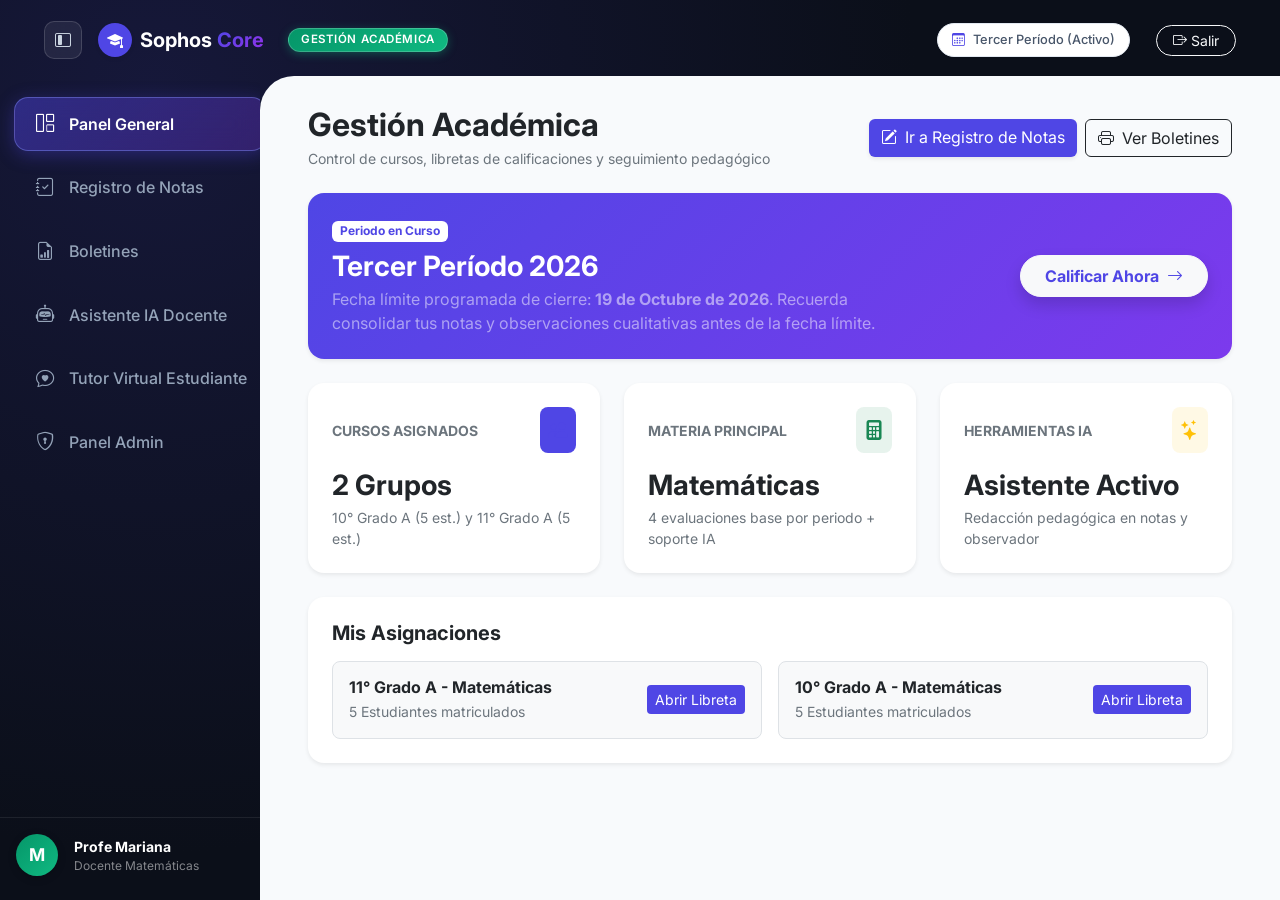
==== commit 8f7333ce: "refactor: eliminate sophos-client-db.js and connect teacher portal directly to MySQL API" ====
--- a/Views/m2-academico/index.html
+++ b/Views/m2-academico/index.html
@@ -16,6 +16,7 @@
     <!-- Estilos personalizados -->
     <link rel="stylesheet" href="../../assets/css/style.css">
     <link rel="stylesheet" href="../../assets/css/modules.css">
+  <link rel="stylesheet" href="../../assets/css/views.css">
 </head>
 <body class="dashboard-body role-docente">
 
@@ -26,7 +27,7 @@
                     <i class="bi bi-layout-sidebar-inset"></i>
                 </button>
                 <a href="../../index.html" class="d-flex align-items-center gap-2 text-decoration-none">
-                    <div class="d-flex align-items-center justify-content-center bg-indigo rounded-circle shadow-sm" style="width: 34px; height: 34px;">
+                    <div class="d-flex align-items-center justify-content-center bg-indigo rounded-circle shadow-sm sidebar-brand-mark">
                         <i class="bi bi-mortarboard-fill text-white fs-6"></i>
                     </div>
                     <span class="fw-bold fs-5 text-white tracking-tight">Sophos <span class="gradient-text">Core</span></span>
@@ -38,7 +39,7 @@
                     <i class="bi bi-calendar3 text-indigo"></i>
                     <span id="periodHeaderName">Periodo 3 Activo</span>
                 </div>
-                <a href="../m1-autenticacion/login.html" class="btn btn-sm btn-outline-light rounded-pill px-3">
+                <a href="../../index.html" class="btn btn-sm btn-outline-light rounded-pill px-3" onclick="sessionStorage.removeItem('sophos_session');">
                     <i class="bi bi-box-arrow-right"></i> Salir
                 </a>
             </div>
@@ -83,12 +84,12 @@
 
             <div class="sidebar-user-footer px-3 pt-3">
                 <div class="d-flex align-items-center gap-3 mb-2 user-profile-box">
-                    <div class="avatar-circle text-white fw-bold d-flex align-items-center justify-content-center rounded-circle flex-shrink-0" style="width: 42px; height: 42px; font-size: 1.1rem; background: linear-gradient(135deg, #059669, #10b981);">
+                    <div class="avatar-circle text-white fw-bold d-flex align-items-center justify-content-center rounded-circle flex-shrink-0 teacher-profile-avatar">
                         M
                     </div>
                     <div class="user-details overflow-hidden">
                         <div class="fw-bold text-white small text-truncate">Profe Mariana</div>
-                        <div class="text-white-50 text-truncate" style="font-size: 0.75rem;">Docente Matemáticas</div>
+                        <div class="text-white-50 text-truncate view-text-caption">Docente Matemáticas</div>
                     </div>
                 </div>
             </div>
@@ -113,7 +114,7 @@
                 </div>
 
                 <!-- Banner Periodo Actual -->
-                <div class="card card-custom p-4 mb-4 border-0 shadow-sm" style="background: linear-gradient(135deg, #4f46e5 0%, #7c3aed 100%); color: white;">
+                <div class="card card-custom p-4 mb-4 border-0 shadow-sm academic-summary-banner">
                     <div class="row align-items-center">
                         <div class="col-md-8">
                             <span class="badge bg-white text-indigo fw-bold mb-2">Periodo en Curso</span>
@@ -199,11 +200,10 @@
 
     <!-- Scripts -->
     <script src="https://cdn.jsdelivr.net/npm/bootstrap@5.3.3/dist/js/bootstrap.bundle.min.js"></script>
-    <script src="../../assets/js/sophos-client-db.js"></script>
     <script src="../../assets/js/main.js"></script>
     <script>
         document.addEventListener('DOMContentLoaded', () => {
-            const currentPeriod = SophosDB.getCurrentPeriod();
+            const currentPeriod = (typeof SophosDB !== 'undefined' ? SophosDB.getCurrentPeriod() : null) || { name: 'Tercer Período', status: 'active' };
             if (currentPeriod) {
                 document.getElementById('periodHeaderName').textContent = `${currentPeriod.name} (${currentPeriod.status === 'active' ? 'Activo' : 'Cerrado'})`;
                 document.getElementById('bannerPeriodTitle').textContent = `${currentPeriod.name} 2026`;
--- a/assets/css/style.css
+++ b/assets/css/style.css
@@ -791,11 +791,11 @@
     color: #64748b;
     background-color: #f8fafc;
     border-bottom: 1px solid #e2e8f0;
-    padding: 0.8rem 1.1rem;
+    padding: 0.7rem 0.75rem;
 }
 
 .table-custom td {
-    padding: 0.95rem 1.1rem;
+    padding: 0.75rem 0.75rem;
     vertical-align: middle;
     border-bottom: 1px solid #f1f5f9;
     color: #1e293b;
@@ -831,7 +831,7 @@
 
 /* Progress bar in table */
 .grade-progress-wrap {
-    min-width: 110px;
+    min-width: 85px;
 }
 
 .grade-progress-track {
@@ -850,13 +850,13 @@
 
 /* Soft Badges */
 .badge-soft {
-    display: inline-flex;
-    align-items: center;
-    gap: 6px;
+    display: inline-block;
+    text-align: center;
     font-weight: 600;
     font-size: 0.74rem;
-    padding: 4px 10px;
+    padding: 3px 8px;
     border-radius: 9999px;
+    white-space: nowrap;
 }
 
 .badge-soft-success {
@@ -937,3 +937,13 @@
     font-size: 1.05rem;
 }
 
+/* Reglas de Apilamiento Global para Modales Bootstrap */
+.modal-backdrop {
+    z-index: 1060 !important;
+}
+
+.modal {
+    z-index: 1070 !important;
+}
+
+
--- a/assets/css/modules.css
+++ b/assets/css/modules.css
@@ -602,6 +602,7 @@
   letter-spacing: 0.02em;
   display: inline-flex;
   align-items: center;
+  justify-content: center;
   gap: 4px;
   box-shadow: 0 1px 3px rgba(21, 128, 61, 0.3);
 }
@@ -615,6 +616,7 @@
   letter-spacing: 0.02em;
   display: inline-flex;
   align-items: center;
+  justify-content: center;
   gap: 4px;
   box-shadow: 0 1px 3px rgba(3, 105, 161, 0.3);
 }
@@ -628,6 +630,7 @@
   letter-spacing: 0.02em;
   display: inline-flex;
   align-items: center;
+  justify-content: center;
   gap: 4px;
   box-shadow: 0 1px 3px rgba(180, 83, 9, 0.3);
 }
@@ -641,6 +644,7 @@
   letter-spacing: 0.02em;
   display: inline-flex;
   align-items: center;
+  justify-content: center;
   gap: 4px;
   box-shadow: 0 1px 3px rgba(185, 28, 28, 0.3);
 }
@@ -654,6 +658,7 @@
   letter-spacing: 0.02em;
   display: inline-flex;
   align-items: center;
+  justify-content: center;
   gap: 4px;
   box-shadow: 0 1px 3px rgba(109, 40, 217, 0.3);
 }
@@ -667,6 +672,7 @@
   letter-spacing: 0.02em;
   display: inline-flex;
   align-items: center;
+  justify-content: center;
   gap: 4px;
 }
 
--- a/assets/css/views.css
+++ b/assets/css/views.css
@@ -0,0 +1,441 @@
+/* Shared presentation details for views and reusable UI components. */
+
+.brand-mark {
+  width: 40px;
+  height: 40px;
+}
+
+.sidebar-brand-mark {
+  width: 34px;
+  height: 34px;
+}
+
+.landing-status-badge {
+  background-color: rgba(79, 70, 229, 0.2);
+  backdrop-filter: blur(4px);
+}
+
+.landing-hero-content {
+  animation-delay: 0.2s;
+}
+
+.landing-login-dialog {
+  max-width: 390px;
+}
+
+.landing-login-mark {
+  width: 32px;
+  height: 32px;
+}
+
+.login-content-shell {
+  max-width: 480px;
+  position: relative;
+  z-index: 10;
+}
+
+.login-brand-mark {
+  width: 46px;
+  height: 46px;
+}
+
+.login-alert {
+  font-size: 0.82rem;
+}
+
+.view-text-caption {
+  font-size: 0.75rem;
+}
+
+.view-text-supporting {
+  font-size: 0.8rem;
+}
+
+.view-text-meta {
+  font-size: 0.72rem;
+}
+
+.view-text-action {
+  font-size: 0.9rem;
+}
+
+.view-text-footnote {
+  font-size: 0.7rem;
+}
+
+.view-text-detail {
+  font-size: 0.73rem;
+}
+
+.view-text-emphasis {
+  font-size: 0.78rem;
+}
+
+.view-text-overline {
+  font-size: 0.65rem;
+}
+
+.view-text-indicator {
+  font-size: 0.55rem;
+}
+
+.view-text-status-indicator {
+  font-size: 0.45rem;
+}
+
+.view-text-duration {
+  font-size: 0.68rem;
+}
+
+.teacher-profile-avatar {
+  width: 42px;
+  height: 42px;
+  font-size: 1.1rem;
+  background: linear-gradient(135deg, #059669, #10b981);
+}
+
+.student-profile-avatar {
+  width: 42px;
+  height: 42px;
+  font-size: 1.1rem;
+  background: linear-gradient(135deg, #0284c7, #06b6d4);
+}
+
+.admin-profile-avatar {
+  width: 42px;
+  height: 42px;
+  font-size: 1.1rem;
+  background: linear-gradient(135deg, #4f46e5, #7c3aed);
+}
+
+.report-content-card {
+  max-width: 860px;
+  background: #fff;
+}
+
+.report-brand-mark {
+  width: 50px;
+  height: 50px;
+}
+
+.report-observation {
+  line-height: 1.6;
+  font-style: italic;
+}
+
+.academic-summary-banner {
+  background: linear-gradient(135deg, #4f46e5 0%, #7c3aed 100%);
+  color: #fff;
+}
+
+.gradebook-empty-icon {
+  width: 70px;
+  height: 70px;
+  font-size: 1.8rem;
+}
+
+.gradebook-empty-description {
+  max-width: 480px;
+  line-height: 1.4;
+}
+
+.gradebook-column-student {
+  min-width: 200px;
+}
+
+.gradebook-column-score {
+  min-width: 90px;
+}
+
+.gradebook-column-final {
+  min-width: 100px;
+}
+
+.gradebook-column-observation {
+  min-width: 320px;
+}
+
+.gradebook-avatar {
+  width: 32px;
+  height: 32px;
+  font-size: 0.8rem;
+  background: var(--avatar-color, #4f46e5);
+}
+
+.reports-history-list {
+  max-height: 240px;
+}
+
+.assistant-profile-icon {
+  width: 36px;
+  height: 36px;
+}
+
+.assistant-source-text {
+  min-height: 160px;
+  line-height: 1.6;
+  white-space: pre-wrap;
+}
+
+.assistant-suggestion-panel {
+  background: #f5f3ff;
+  border-color: #ddd6fe !important;
+}
+
+.assistant-suggestion-text {
+  min-height: 160px;
+  line-height: 1.6;
+  border-color: #c7d2fe !important;
+  white-space: pre-wrap;
+}
+
+.tutor-student-select {
+  width: 240px;
+}
+
+.tutor-avatar-mark {
+  width: 40px;
+  height: 40px;
+}
+
+.tutor-online-indicator {
+  background: #10b981;
+  width: 8px;
+  height: 8px;
+  border-radius: 50%;
+  display: inline-block;
+}
+
+.tutor-prompt-button {
+  font-size: 0.75rem;
+}
+
+.tutor-video-duration {
+  font-size: 0.68rem;
+}
+
+.readable-copy {
+  line-height: 1.5;
+}
+
+.admin-live-mark {
+  width: 28px;
+  height: 28px;
+}
+
+.admin-monitoring-list {
+  max-height: 420px;
+}
+
+.admin-overview-banner {
+  background: linear-gradient(135deg, #1e1b4b 0%, #312e81 100%);
+  color: #fff;
+}
+
+.construction-card {
+  max-width: 600px;
+  margin-top: 50px;
+}
+
+.admin-student-avatar {
+  background: linear-gradient(135deg, #4f46e5, #7c3aed);
+}
+
+.admin-grade-progress {
+  width: var(--progress-width, 0%);
+}
+
+.admin-event-icon {
+  background: var(--event-background);
+  color: var(--event-color);
+}
+
+.teacher-ai-tooltip-copy {
+  line-height: 1.5;
+  max-height: 250px;
+  font-size: 0.85rem;
+  white-space: pre-wrap;
+}
+
+.teacher-summary-icon {
+  width: 44px;
+  height: 44px;
+}
+
+.attendance-date-column {
+  width: 120px;
+}
+
+.attendance-type-column {
+  width: 150px;
+}
+
+.attendance-actions-column {
+  width: 90px;
+}
+
+.view-avatar-large {
+  width: 52px;
+  height: 52px;
+}
+
+.gradebook-column-final-score {
+  width: 110px;
+}
+
+.gradebook-column-performance {
+  width: 140px;
+}
+
+.gradebook-empty-card {
+  max-width: 880px;
+}
+
+.view-empty-state-icon {
+  width: 72px;
+  height: 72px;
+}
+
+.gradebook-empty-guidance {
+  max-width: 560px;
+}
+
+.gradebook-empty-alert {
+  max-width: 580px;
+}
+
+.teacher-observer-list {
+  max-height: 480px;
+}
+
+.teacher-report-mark {
+  width: 42px;
+  height: 42px;
+}
+
+.teacher-report-copy {
+  white-space: pre-wrap;
+  line-height: 1.7;
+  font-size: 0.92rem;
+}
+
+.teacher-absence-avatar {
+  width: 34px;
+  height: 34px;
+  font-size: 0.75rem;
+}
+
+.teacher-absence-avatar--justified {
+  background: #0284c7;
+}
+
+.teacher-absence-avatar--unjustified {
+  background: #dc2626;
+}
+
+.teacher-observation-copy {
+  max-width: 280px;
+}
+
+.student-progress-track {
+  height: 7px;
+  background-color: #e2e8f0;
+}
+
+.student-progress-fill {
+  width: var(--progress-width, 0%);
+}
+
+.student-hero-banner {
+  background: linear-gradient(135deg, #0369a1 0%, #0284c7 50%, #2563eb 100%);
+}
+
+.student-report-card {
+  max-width: 860px;
+}
+
+.student-feature-card {
+  background: linear-gradient(135deg, #f8fafc 0%, #eef2ff 100%);
+  border: 1px solid #e0e7ff;
+}
+
+.student-feature-icon {
+  width: 44px;
+  height: 44px;
+  background: linear-gradient(135deg, #4f46e5 0%, #7c3aed 100%);
+  box-shadow: 0 4px 12px rgba(79, 70, 229, 0.3);
+}
+
+.student-plan-caption {
+  font-size: 0.78rem;
+  color: #7c3aed;
+}
+
+.student-purple-accent {
+  color: #7c3aed;
+}
+
+.student-chat-window {
+  max-width: 540px;
+}
+
+.student-chat-launcher {
+  width: 40px;
+  height: 40px;
+  background: radial-gradient(circle, rgba(165, 180, 252, 0.4) 0%, rgba(99, 102, 241, 0.25) 100%);
+  border: 1.5px solid rgba(199, 210, 254, 0.45);
+}
+
+.student-chat-image {
+  filter: drop-shadow(0 2px 4px rgba(0, 0, 0, 0.2));
+}
+
+.student-online-indicator {
+  width: 7px;
+  height: 7px;
+}
+
+.student-chat-messages {
+  flex: 1;
+  overflow-y: auto;
+  padding: 14px;
+  background: #f8fafc;
+}
+
+.student-toast-layer {
+  z-index: 1090;
+}
+
+.view-text-compact {
+  font-size: 0.65rem;
+}
+
+.view-status-dot {
+  font-size: 0.45rem;
+}
+
+.view-pulse-indicator--compact {
+  width: 0.72rem;
+  height: 0.72rem;
+}
+
+.view-empty-state-guidance {
+  max-width: 560px;
+}
+
+.view-empty-state-notice {
+  max-width: 580px;
+}
+
+.view-preformatted-copy {
+  line-height: 1.6;
+  white-space: pre-wrap;
+}
+
+.gradebook-column-student-score {
+  width: 110px;
+}
+
+.gradebook-column-student-performance {
+  width: 140px;
+}
